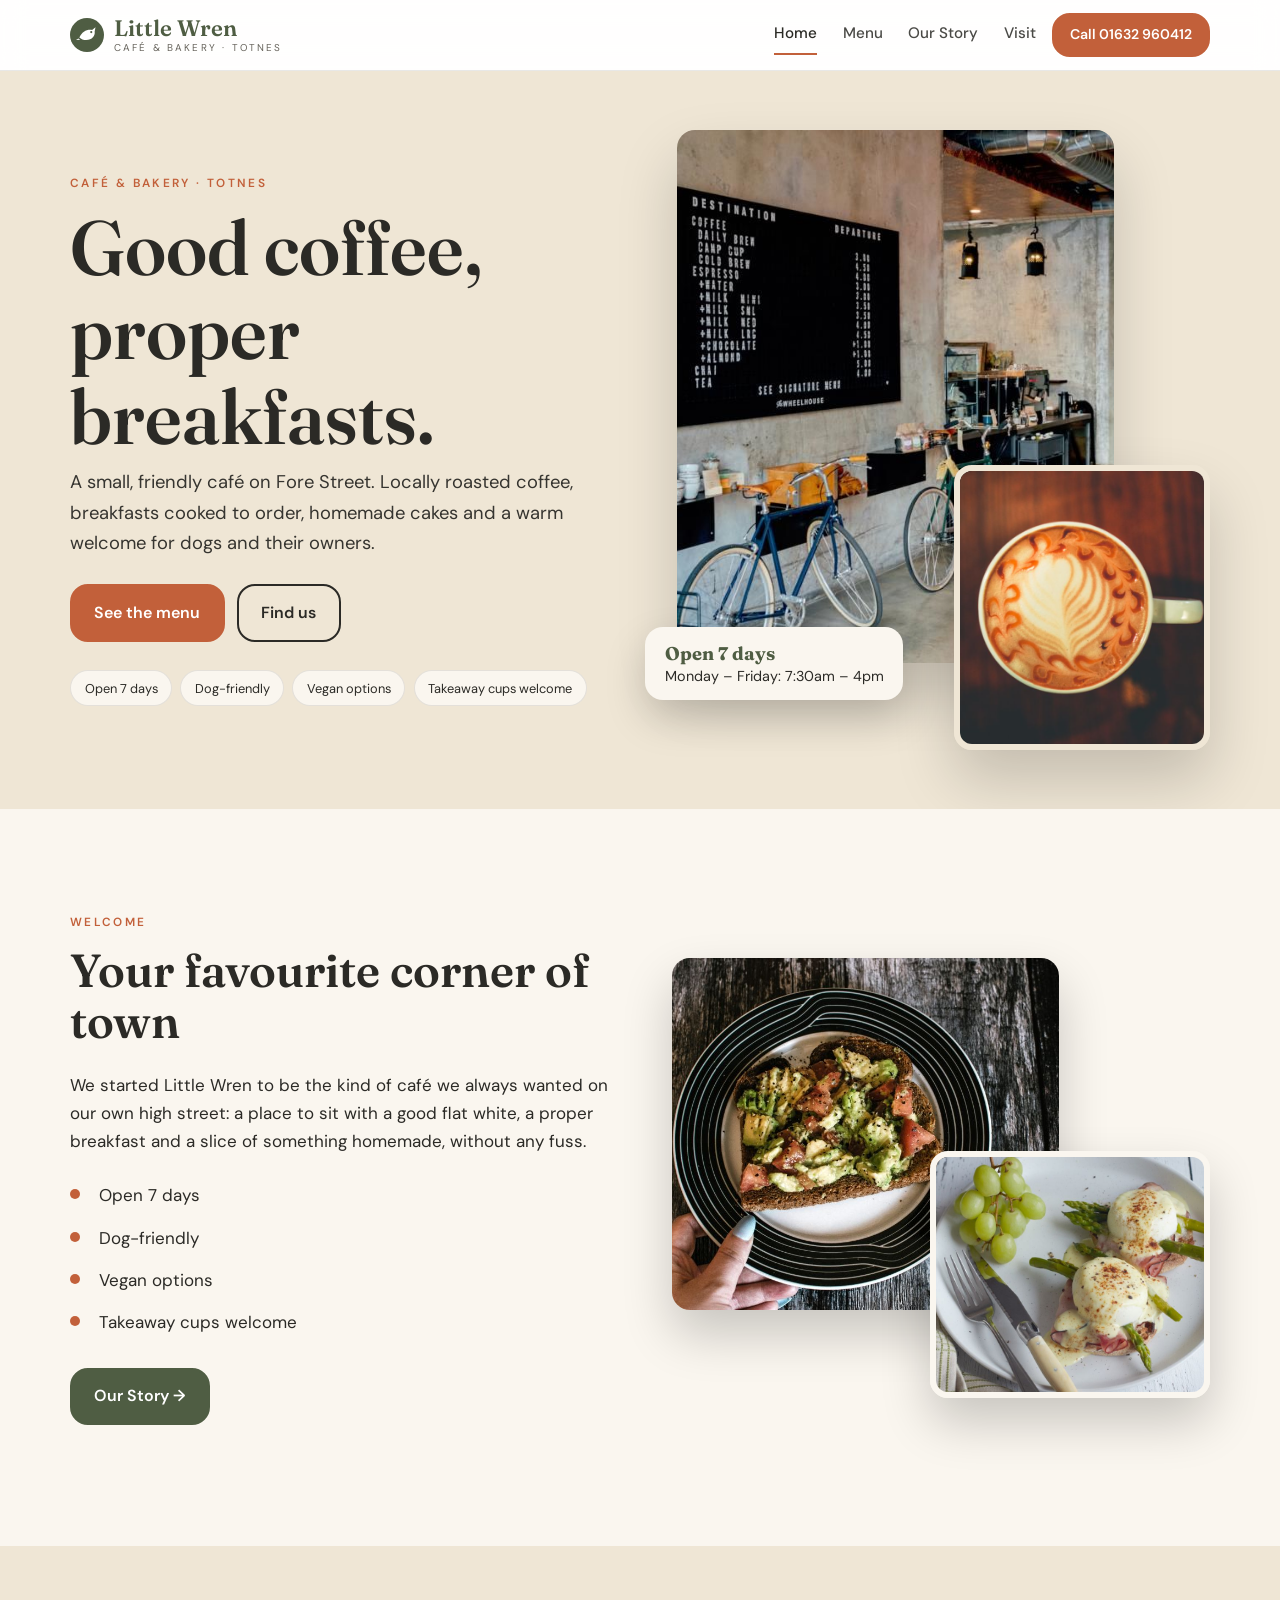
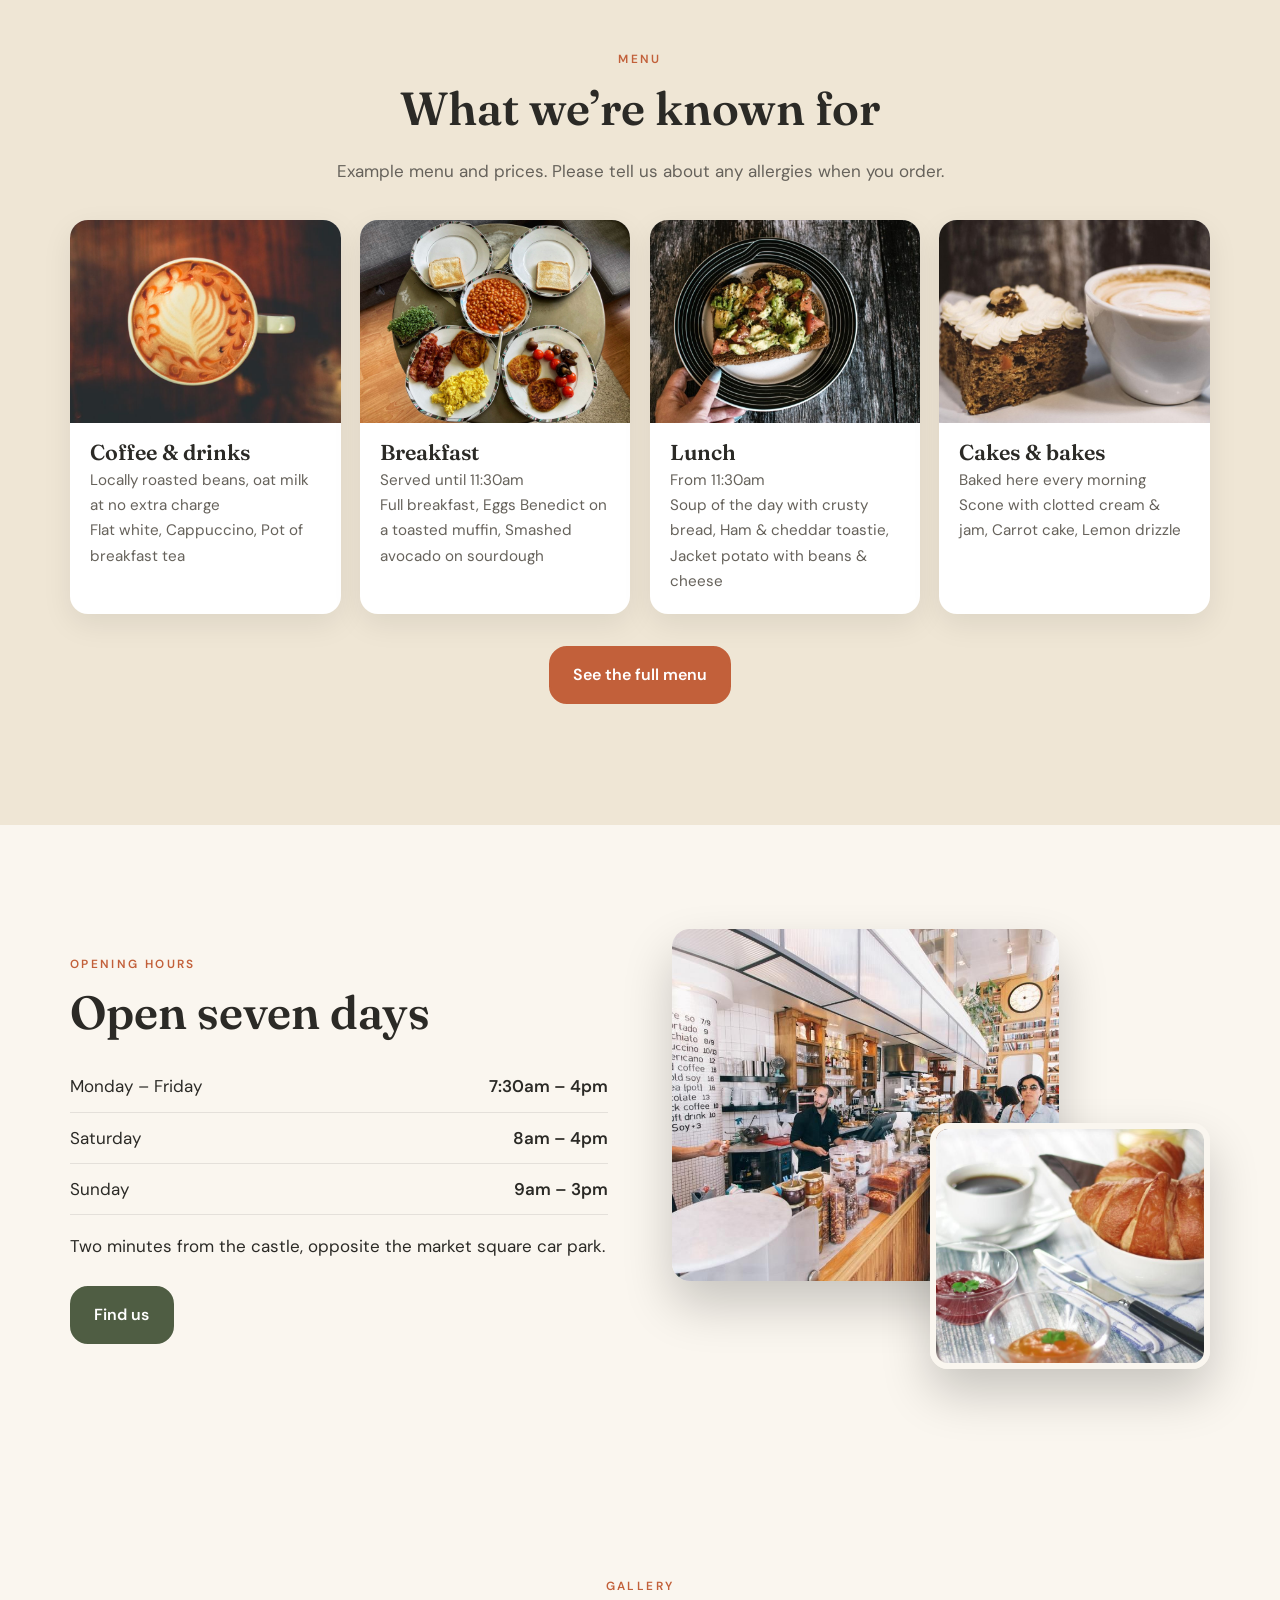
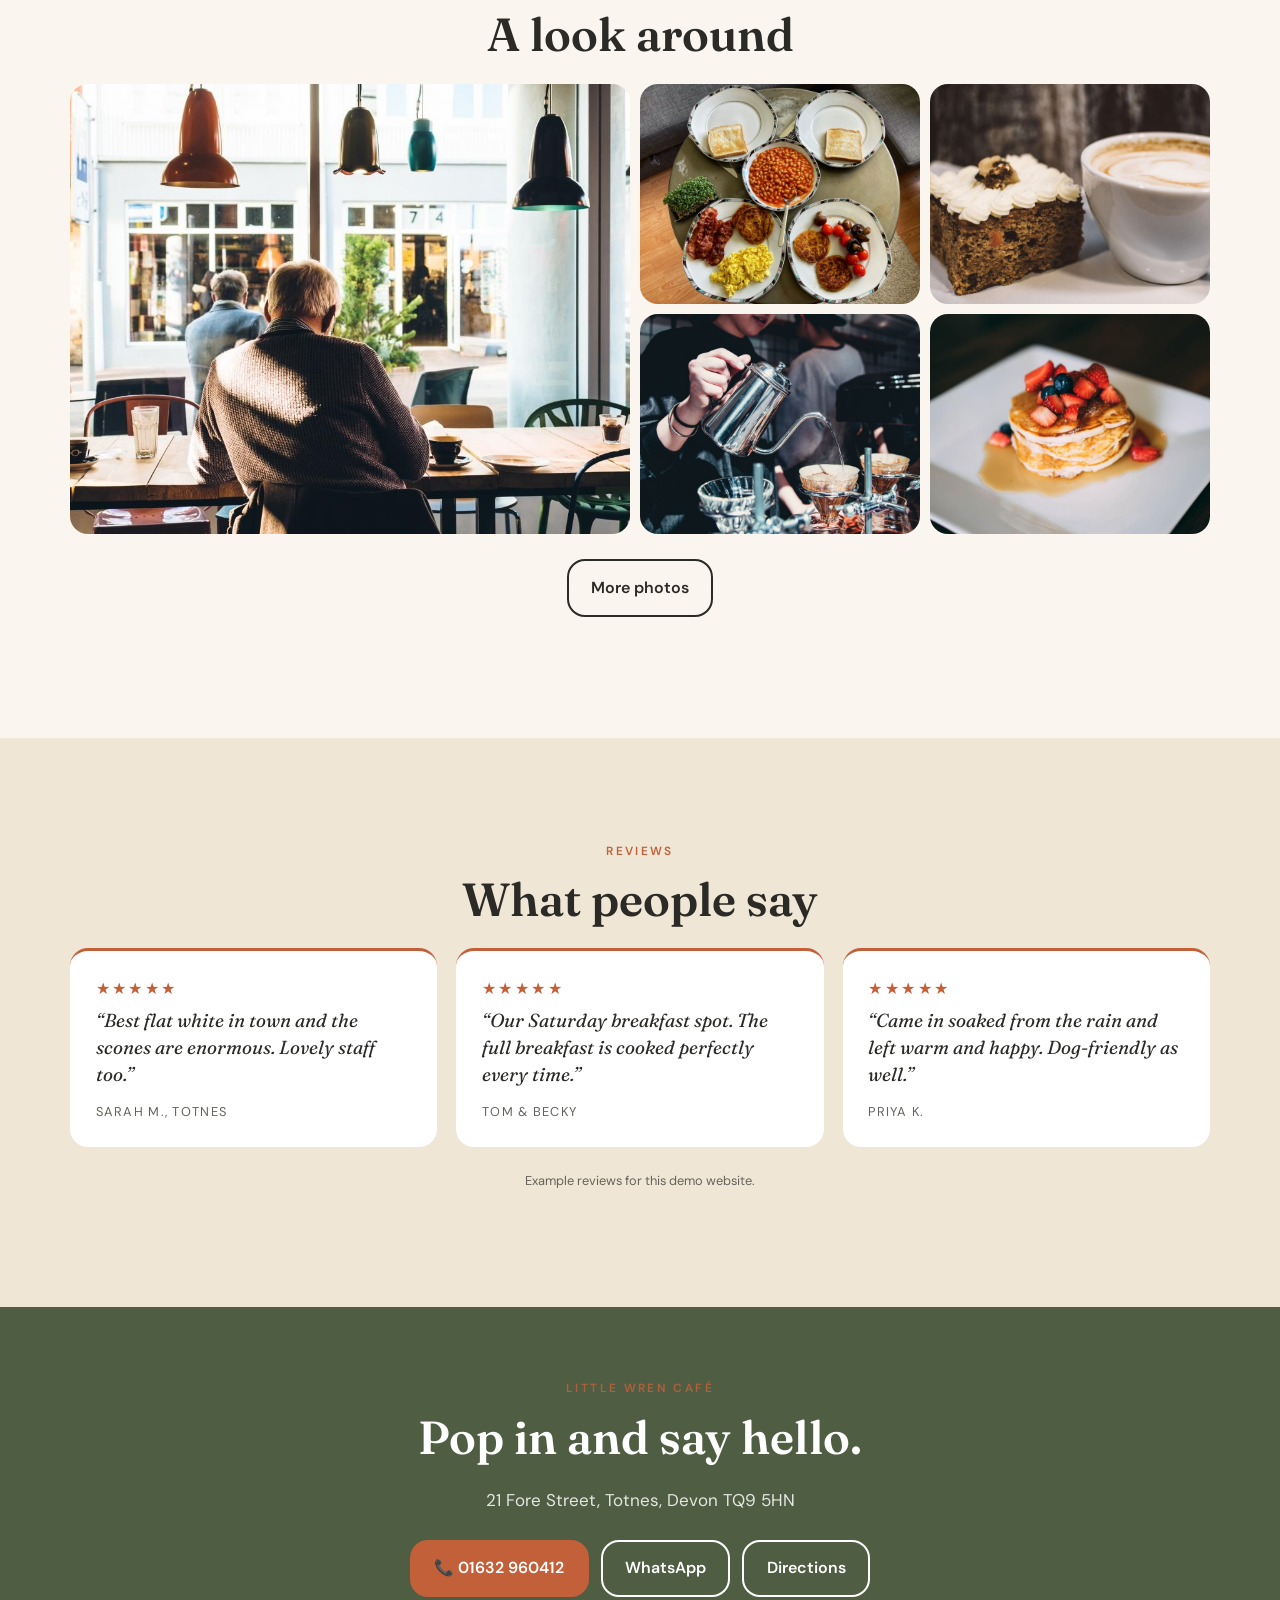
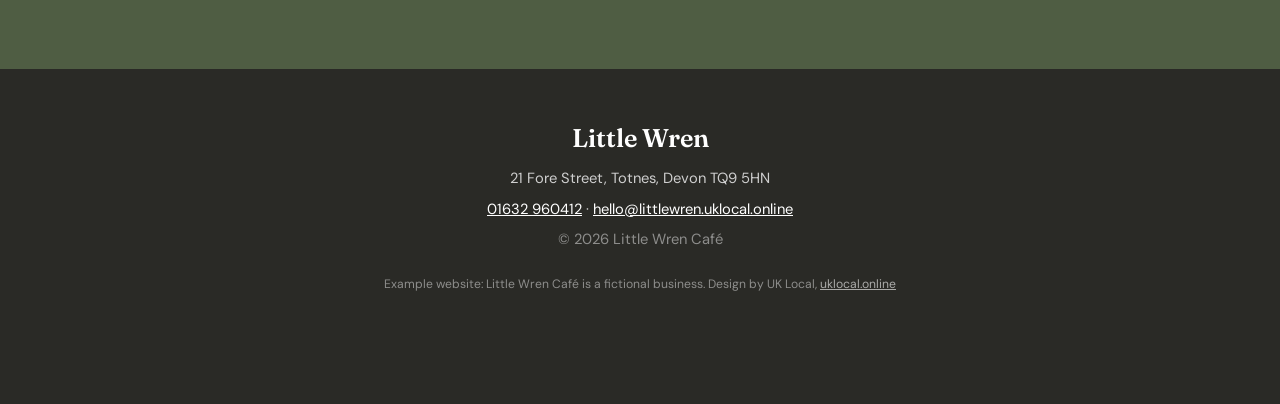
==== index.html @ 92252efa "Example website: Little Wren Café (UK example)" ====
<!doctype html><html lang="en-GB"><head><meta charset="utf-8"><meta name="viewport" content="width=device-width,initial-scale=1">
<title>Little Wren Café | Café &amp; bakery · Totnes</title><meta name="description" content="A small, friendly café on Fore Street. Locally roasted coffee, breakfasts cooked to order, homemade cakes and a warm welcome for dogs and their owners."><meta name="robots" content="noindex"><meta name="theme-color" content="#4f5d43">
<meta property="og:title" content="Little Wren Café"><meta property="og:description" content="A small, friendly café on Fore Street. Locally roasted coffee, breakfasts cooked to order, homemade cakes and a warm welcome for dogs and their owners."><meta property="og:image" content="https://littlewren.uklocal.online/assets/images/001.jpg">
<link rel="icon" href="data:image/svg+xml,%3Csvg%20viewBox%3D%220%200%2040%2040%22%20xmlns%3D%22http%3A//www.w3.org/2000/svg%22%3E%3Ccircle%20cx%3D%2220%22%20cy%3D%2220%22%20r%3D%2220%22%20fill%3D%22%234f5d43%22/%3E%3Cpath%20d%3D%22M11%2023c3-7%209-10%2015-9l4-3-1%205c1%205-3%2010-10%2010-3%200-6-1-8-3z%22%20fill%3D%22%23fff%22/%3E%3Ccircle%20cx%3D%2225%22%20cy%3D%2216.5%22%20r%3D%221.3%22%20fill%3D%22%234f5d43%22/%3E%3Cpath%20d%3D%22M10%2024l-3%202%205-.5%22%20fill%3D%22%23fff%22/%3E%3C/svg%3E">
<link rel="preconnect" href="https://fonts.googleapis.com"><link rel="preconnect" href="https://fonts.gstatic.com" crossorigin>
<link href="https://fonts.googleapis.com/css2?family=Fraunces:wght@400;600;700&family=DM+Sans:wght@400;500;600;700&display=swap" rel="stylesheet"><link rel="stylesheet" href="css/styles.css"></head><body class="">
<header class="nav"><div class="wrap nav-in"><a class="brand" href="index.html"><svg viewBox="0 0 40 40" aria-hidden="true"><circle cx="20" cy="20" r="20" fill="var(--a)"/><path d="M11 23c3-7 9-10 15-9l4-3-1 5c1 5-3 10-10 10-3 0-6-1-8-3z" fill="#fff"/><circle cx="25" cy="16.5" r="1.3" fill="var(--a)"/><path d="M10 24l-3 2 5-.5" fill="#fff"/></svg><span><b>Little Wren</b><small>Café &amp; bakery · Totnes</small></span></a>
<nav class="links" id="links"><a href="index.html" class=on>Home</a><a href="menu.html">Menu</a><a href="about.html">Our Story</a><a href="visit.html">Visit</a></nav><a class="btn sm" href="tel:+441632960412">Call 01632 960412</a><button class="burger" id="burger" aria-label="Menu"><span></span><span></span><span></span></button></div></header><main><section class="hero split"><div class="wrap grid2"><div class="hero-in rv"><p class="eyebrow">Café &amp; bakery · Totnes</p><h1>Good coffee,<br>proper breakfasts.</h1><p class="lead">A small, friendly café on Fore Street. Locally roasted coffee, breakfasts cooked to order, homemade cakes and a warm welcome for dogs and their owners.</p>
<div class="cta"><a class="btn" href="menu.html">See the menu</a><a class="btn ghost" href="visit.html">Find us</a></div><div class="badges"><span>Open 7 days</span><span>Dog-friendly</span><span>Vegan options</span><span>Takeaway cups welcome</span></div></div>
<div class="pic"><img class="p1" src="assets/images/001.jpg" alt="Our counter and chalkboard menu"><img class="p2" src="assets/images/015.jpg" alt="Latte art, every time"><div class="hcard"><b>Open 7 days</b>Monday – Friday: 7:30am – 4pm</div></div></div></section><section class="s"><div class="wrap two"><div class="rv"><p class="eyebrow">Welcome</p><h2>Your favourite corner of town</h2><p>We started Little Wren to be the kind of café we always wanted on our own high street: a place to sit with a good flat white, a proper breakfast and a slice of something homemade, without any fuss.</p><ul class="ticks"><li>Open 7 days</li><li>Dog-friendly</li><li>Vegan options</li><li>Takeaway cups welcome</li></ul><p style="margin-top:1.5rem"><a class="btn alt" href="about.html">Our Story →</a></p></div>
<figure class="stack rv"><img class="a1" src="assets/images/048.jpg" alt="Smashed avocado on sourdough" loading="lazy"><img class="a2" src="assets/images/059.jpg" alt="Eggs Benedict" loading="lazy"></figure></div></section><section class="s alt"><div class="wrap"><p class="eyebrow center">Menu</p><h2 class="center">What we’re known for</h2><p class="center sub">Example menu and prices. Please tell us about any allergies when you order.</p><div class="feats"><article class="feat rv"><img src="assets/images/015.jpg" alt="Coffee &amp; drinks" loading="lazy"><div><h3>Coffee &amp; drinks</h3><p>Locally roasted beans, oat milk at no extra charge</p><p>Flat white, Cappuccino, Pot of breakfast tea</p></div></article><article class="feat rv"><img src="assets/images/069.jpg" alt="Breakfast" loading="lazy"><div><h3>Breakfast</h3><p>Served until 11:30am</p><p>Full breakfast, Eggs Benedict on a toasted muffin, Smashed avocado on sourdough</p></div></article><article class="feat rv"><img src="assets/images/048.jpg" alt="Lunch" loading="lazy"><div><h3>Lunch</h3><p>From 11:30am</p><p>Soup of the day with crusty bread, Ham &amp; cheddar toastie, Jacket potato with beans &amp; cheese</p></div></article><article class="feat rv"><img src="assets/images/101.jpg" alt="Cakes &amp; bakes" loading="lazy"><div><h3>Cakes &amp; bakes</h3><p>Baked here every morning</p><p>Scone with clotted cream &amp; jam, Carrot cake, Lemon drizzle</p></div></article></div><p class="center" style="margin-top:2rem"><a class="btn" href="menu.html">See the full menu</a></p></div></section><section class="s"><div class="wrap two"><div class="rv"><p class="eyebrow">Opening hours</p><h2>Open seven days</h2><table class="hours"><tr><td>Monday – Friday</td><td>7:30am – 4pm</td></tr><tr><td>Saturday</td><td>8am – 4pm</td></tr><tr><td>Sunday</td><td>9am – 3pm</td></tr></table><p>Two minutes from the castle, opposite the market square car park.</p><div class="cta"><a class="btn alt" href="visit.html">Find us</a></div></div><figure class="stack rv"><img class="a1" src="assets/images/149.jpg" alt="A busy Saturday at the counter" loading="lazy"><img class="a2" src="assets/images/072.jpg" alt="Croissants and jam" loading="lazy"></figure></div></section><section class="s"><div class="wrap"><p class="eyebrow center">Gallery</p><h2 class="center">A look around</h2><div class="strip rv"><a href="assets/images/139.jpg" data-lb="Window seats on a slow morning"><img src="assets/images/139.jpg" alt="Window seats on a slow morning" loading="lazy"></a><a href="assets/images/069.jpg" data-lb="The full plate"><img src="assets/images/069.jpg" alt="The full plate" loading="lazy"></a><a href="assets/images/101.jpg" data-lb="Carrot cake and a flat white"><img src="assets/images/101.jpg" alt="Carrot cake and a flat white" loading="lazy"></a><a href="assets/images/035.jpg" data-lb="Pour-over, brewed to order"><img src="assets/images/035.jpg" alt="Pour-over, brewed to order" loading="lazy"></a><a href="assets/images/126.jpg" data-lb="Pancakes with strawberries"><img src="assets/images/126.jpg" alt="Pancakes with strawberries" loading="lazy"></a></div><p class="center" style="margin-top:1.6rem"><a class="btn ghost" href="about.html#gallery">More photos</a></div></section><section class="s alt"><div class="wrap"><p class="eyebrow center">Reviews</p><h2 class="center">What people say</h2><div class="quotes"><blockquote class="rv"><span class="stars">★★★★★</span>“Best flat white in town and the scones are enormous. Lovely staff too.”<cite>Sarah M., Totnes</cite></blockquote><blockquote class="rv"><span class="stars">★★★★★</span>“Our Saturday breakfast spot. The full breakfast is cooked perfectly every time.”<cite>Tom &amp; Becky</cite></blockquote><blockquote class="rv"><span class="stars">★★★★★</span>“Came in soaked from the rain and left warm and happy. Dog-friendly as well.”<cite>Priya K.</cite></blockquote></div><p class="exnote">Example reviews for this demo website.</p></div></section><section class="band"><div class="wrap rv"><p class="eyebrow" style="color:var(--b)">Little Wren Café</p><h2>Pop in and say hello.</h2><p>21 Fore Street, Totnes, Devon TQ9 5HN</p>
<div class="cta"><a class="btn" href="tel:+441632960412">📞 01632 960412</a><a class="btn ghost" style="color:#fff" href="https://wa.me/447700900412">WhatsApp</a><a class="btn ghost" style="color:#fff" href="https://www.google.com/maps/search/?api=1&query=Fore+Street%2C+Totnes%2C+Devon">Directions</a></div></div></section></main>
<footer class="foot"><div class="wrap"><b>Little Wren</b><p>21 Fore Street, Totnes, Devon TQ9 5HN</p>
<p><a href="tel:+441632960412">01632 960412</a> · <a href="mailto:hello@littlewren.uklocal.online">hello@littlewren.uklocal.online</a></p><p style="opacity:.6">© 2026 Little Wren Café</p>
<p class="ex">Example website: Little Wren Café is a fictional business. Design by UK Local, <a href="https://uklocal.online/">uklocal.online</a></p></div></footer>
<div class="mbar"><a class="call" href="tel:+441632960412">📞 Call</a><a href="https://wa.me/447700900412">💬 WhatsApp</a><a href="https://www.google.com/maps/search/?api=1&query=Fore+Street%2C+Totnes%2C+Devon">📍 Map</a></div>
<div class="lb" id="lb"><button aria-label="Close">×</button><img alt=""><p></p></div><script src="js/main.js"></script></body></html>
---- css/styles.css ----
:root{--bg:#faf6ef;--fg:#2b2a26;--a:#4f5d43;--b:#c2603a;--c:#efe6d5;--r:18px;--f1:'Fraunces',Georgia,serif;--f2:'DM Sans',system-ui,sans-serif;--mut:#66625b;--card:#fff;--line:rgba(0,0,0,.09)}
*{box-sizing:border-box}html{scroll-behavior:smooth}body{margin:0;background:var(--bg);color:var(--fg);font-family:var(--f2);line-height:1.65;-webkit-font-smoothing:antialiased;font-size:17px}
img{max-width:100%;display:block}a{color:inherit}.wrap{width:min(100% - 2.5rem,1140px);margin:auto}
h1,h2,h3{font-family:var(--f1);line-height:1.1;margin:0 0 .5em;font-weight:600;}h2{font-size:clamp(1.9rem,4vw,2.9rem)}h3{font-size:1.35rem}
.eyebrow{text-transform:uppercase;letter-spacing:.2em;font-size:.74rem;font-weight:600;color:var(--b);margin:0 0 .8rem}.center{text-align:center}.sub{color:var(--mut);max-width:640px}.center.sub{margin:0 auto 2.2rem}
.topstrip{background:var(--b);color:#fff;text-align:center;font-weight:600;font-size:.9rem;padding:.45rem 1rem}.topstrip a{color:#fff}
.nav{position:sticky;top:0;z-index:40;background:rgba(255,255,255,.9);backdrop-filter:blur(12px);-webkit-backdrop-filter:blur(12px);border-bottom:1px solid var(--line)}.nav-in{display:flex;align-items:center;gap:1rem;height:70px}
.brand{text-decoration:none;display:flex;align-items:center;gap:.6rem;margin-right:auto}.brand svg{width:34px;height:34px;flex:none}.brand span{display:flex;flex-direction:column;line-height:1}.brand b{font-family:var(--f1);font-size:1.4rem;color:var(--a);font-weight:600;}.brand small{font-size:.62rem;letter-spacing:.22em;text-transform:uppercase;color:var(--mut);margin-top:4px}
.links{display:flex;gap:1.6rem}.links a{text-decoration:none;font-weight:500;font-size:.95rem;opacity:.85;padding:6px 0;border-bottom:2px solid transparent}.links a:hover,.links a.on{opacity:1;border-color:var(--b)}
.btn{display:inline-flex;align-items:center;gap:.45rem;text-decoration:none;font-weight:600;padding:.85rem 1.4rem;border-radius:var(--r);background:var(--b);color:#fff;border:2px solid var(--b);transition:.25s;font-family:var(--f2);font-size:1rem}.btn:hover{transform:translateY(-2px);filter:brightness(1.07)}.btn.ghost{background:transparent;color:inherit;border-color:currentColor}.btn.sm{padding:.55rem 1rem;font-size:.88rem}.btn.alt{background:var(--a);border-color:var(--a);color:#fff}
.burger{display:none;background:none;border:0;width:42px;height:42px;cursor:pointer;color:inherit;padding:0}.burger span{display:block;height:2px;background:currentColor;margin:7px 8px;transition:.3s}
@media(max-width:860px){.links{position:fixed;inset:70px 0 auto 0;flex-direction:column;gap:0;background:var(--bg);padding:.5rem 1.25rem 1.25rem;transform:translateY(-150%);transition:.35s;box-shadow:0 20px 40px rgba(0,0,0,.2)}.links.open{transform:none}.links a{padding:14px 0;border-bottom:1px solid var(--line);font-size:1.05rem}.burger{display:block}.nav .btn.sm{display:none}}
.hero{position:relative;color:#fff;overflow:hidden}.hero .bgimg{position:absolute;inset:0;width:100%;height:100%;object-fit:cover;animation:kb 18s ease-out both}@keyframes kb{from{transform:scale(1.12)}to{transform:scale(1)}}
.hero .shade{position:absolute;inset:0;background:linear-gradient(180deg,rgba(0,0,0,.25) 0%,rgba(0,0,0,.4) 45%,rgba(0,0,0,.86) 100%)}.hero-in{position:relative;max-width:760px}
.hero.full{min-height:clamp(580px,90vh,860px);display:flex;align-items:flex-end}.hero.full .hero-in{padding:clamp(7rem,22vh,12rem) 0 4.5rem}
.hero h1{font-size:clamp(2.5rem,7vw,4.8rem);margin-bottom:.5rem}.hero h1 em{font-style:normal;color:var(--b)}.hero .lead{font-size:1.15rem;opacity:.94;max-width:600px;margin:0}
.cta{display:flex;flex-wrap:wrap;gap:.75rem;margin-top:1.6rem}.badges{display:flex;flex-wrap:wrap;gap:.5rem;margin-top:1.8rem}.badges span{font-size:.8rem;padding:.4rem .85rem;border-radius:99px;background:rgba(255,255,255,.14);border:1px solid rgba(255,255,255,.3);backdrop-filter:blur(6px)}
.hero.split{color:var(--fg);background:var(--c)}.hero.split .grid2{display:grid;grid-template-columns:1.05fr 1fr;align-items:center;gap:3rem;min-height:clamp(560px,82vh,760px);padding:3rem 0}.hero.split .badges span{background:var(--bg);border-color:var(--line);color:var(--fg)}.hero.split h1 em{color:var(--b)}
.hero.split .pic{position:relative;height:clamp(420px,70vh,620px)}.hero.split .pic img{position:absolute;object-fit:cover;border-radius:var(--r);box-shadow:0 30px 60px rgba(0,0,0,.18)}.hero.split .pic .p1{top:0;left:0;width:82%;height:86%}.hero.split .pic .p2{right:0;bottom:0;width:48%;height:46%;border:6px solid var(--c)}
.hcard{position:absolute;left:-6%;bottom:8%;background:var(--bg);color:var(--fg);border-radius:var(--r);padding:.9rem 1.2rem;box-shadow:0 18px 40px rgba(0,0,0,.18);font-size:.9rem;line-height:1.35}.hcard b{display:block;font-family:var(--f1);font-size:1.15rem;color:var(--a)}
.hero.block{background:var(--a)}.hero.block .grid2{display:grid;grid-template-columns:1.1fr 1fr;min-height:clamp(560px,80vh,760px)}.hero.block .hero-in{padding:4rem clamp(1.25rem,5vw,4.5rem) 4rem max(1.25rem,calc((100vw - 1140px)/2));align-self:center;max-width:none}.hero.block .pic{position:relative;min-height:340px}.hero.block .pic img{position:absolute;inset:0;width:100%;height:100%;object-fit:cover}.hero.block .pic .tag{position:absolute;left:1.2rem;bottom:1.2rem;background:var(--b);color:#fff;font-weight:700;padding:.6rem 1rem;border-radius:var(--r);font-size:.95rem}
.hero.block h1{font-size:clamp(2.6rem,6.5vw,4.9rem);line-height:1}
@media(max-width:860px){.hero.split .grid2{grid-template-columns:1fr;gap:2rem;min-height:0;padding:2rem 0 3rem}.hero.split .pic{height:360px;order:-1}.hcard{left:auto;right:4%;bottom:-4%}.hero.block .grid2{grid-template-columns:1fr}.hero.block .pic{order:-1;min-height:260px}.hero.block .hero-in{padding:2.5rem 1.25rem 3rem}}
section.s{padding:clamp(4rem,9vw,6.5rem) 0}.alt{background:var(--c)}.two{display:grid;grid-template-columns:1fr 1fr;gap:clamp(2rem,5vw,4.5rem);align-items:center}
@media(max-width:860px){.two{grid-template-columns:1fr}}
.stack{position:relative;min-height:440px;margin:0}.stack img{position:absolute;object-fit:cover;border-radius:var(--r);box-shadow:0 24px 50px rgba(0,0,0,.2)}.stack .a1{left:0;top:0;width:72%;height:80%}.stack .a2{right:0;bottom:0;width:52%;height:56%;border:6px solid var(--bg)}
.ticks{list-style:none;padding:0;margin:1.2rem 0 0}.ticks li{padding:.45rem 0 .45rem 1.8rem;position:relative}.ticks li:before{content:'';position:absolute;left:0;top:.95rem;width:10px;height:10px;border-radius:50%;background:var(--b)}
.feats{display:grid;grid-template-columns:repeat(auto-fit,minmax(240px,1fr));gap:1.2rem}.feat{background:var(--card);border-radius:var(--r);overflow:hidden;box-shadow:0 10px 30px rgba(0,0,0,.08);transition:.3s}.feat:hover{transform:translateY(-5px)}.feat img{width:100%;aspect-ratio:4/3;object-fit:cover}.feat div{padding:1.1rem 1.25rem 1.3rem}.feat p{margin:0;color:var(--mut);font-size:.95rem}.feat h3{margin-bottom:.25rem}.feat .price{display:inline-block;margin-top:.7rem;font-weight:700;color:var(--b);font-size:.95rem}
.feats.ov .feat{position:relative;aspect-ratio:3/4;box-shadow:none}.feats.ov .feat img{position:absolute;inset:0;height:100%;aspect-ratio:auto}.feats.ov .feat div{position:absolute;inset:auto 0 0 0;padding:4rem 1.3rem 1.3rem;background:linear-gradient(transparent,rgba(0,0,0,.9));color:#fff}.feats.ov .feat p{color:#ddd}@media(max-width:860px){.feats.ov .feat{aspect-ratio:4/3}}
.strip{display:grid;grid-template-columns:2fr 1fr 1fr;grid-auto-rows:220px;gap:10px}.strip a:first-child{grid-row:span 2}.strip img{width:100%;height:100%;object-fit:cover;transition:.4s}.strip a{overflow:hidden;border-radius:var(--r)}.strip a:hover img{transform:scale(1.06)}@media(max-width:700px){.strip{grid-template-columns:1fr 1fr;grid-auto-rows:150px}}
.quotes{display:grid;grid-template-columns:repeat(auto-fit,minmax(260px,1fr));gap:1.2rem}.quotes blockquote{margin:0;padding:1.6rem;background:var(--card);border-radius:var(--r);border-top:3px solid var(--b);font-family:var(--f1);font-size:1.18rem;line-height:1.45;font-style:italic}.quotes .stars{color:var(--b);letter-spacing:.15em;font-style:normal;font-size:1rem;display:block;margin-bottom:.4rem}.quotes cite{display:block;margin-top:.9rem;font-family:var(--f2);font-style:normal;font-size:.8rem;color:var(--mut);letter-spacing:.1em;text-transform:uppercase}
.exnote{font-size:.8rem;color:var(--mut);text-align:center;margin-top:1.4rem}
.band{background:var(--a);color:#fff;text-align:center;padding:4.5rem 0}.band h2{color:#fff}.band p{opacity:.85}.band .cta{justify-content:center}
.phero{position:relative;color:#fff;padding:9rem 0 3.5rem;overflow:hidden}.phero img{position:absolute;inset:0;width:100%;height:100%;object-fit:cover}.phero .shade{position:absolute;inset:0;background:linear-gradient(180deg,rgba(0,0,0,.3),rgba(0,0,0,.8))}.phero .wrap{position:relative}.phero h1{font-size:clamp(2.3rem,6vw,3.9rem)}.phero p{opacity:.88;margin:0}
.menu{display:grid;grid-template-columns:repeat(auto-fit,minmax(320px,1fr));gap:1.4rem}.mcard{background:var(--card);padding:1.8rem;border-radius:var(--r);box-shadow:0 8px 24px rgba(0,0,0,.06);border-left:4px solid var(--b)}.mcard h3{margin:0}.mcard .mnote{color:var(--mut);font-size:.9rem;margin:.1rem 0 .9rem}.mcard ul{list-style:none;padding:0;margin:0}.mcard li{display:flex;align-items:baseline;gap:.6rem;padding:.6rem 0;border-bottom:1px dashed var(--line)}.mcard li:last-child{border:0}.mcard li span{flex:1}.mcard li b{white-space:nowrap;color:var(--b);font-weight:700}
.note{font-size:.9rem;color:var(--mut);text-align:center;margin-top:2rem}
.events{display:grid;grid-template-columns:repeat(auto-fit,minmax(220px,1fr));gap:1rem}.ev{border:1px solid var(--line);border-radius:var(--r);padding:1.4rem;background:var(--card)}.ev b{display:block;font-family:var(--f1);font-size:1.5rem;color:var(--b);font-weight:400}.ev span{color:var(--fg);opacity:.85}
.svcs{display:grid;grid-template-columns:repeat(auto-fit,minmax(300px,1fr));gap:1.2rem}.svc{display:grid;grid-template-columns:120px 1fr;background:#fff;border:1px solid var(--line);border-radius:var(--r);overflow:hidden;box-shadow:0 6px 18px rgba(15,27,45,.06);transition:.25s}.svc:hover{transform:translateY(-4px);box-shadow:0 14px 30px rgba(15,27,45,.12)}.svc img{width:100%;height:100%;object-fit:cover}.svc div{padding:1.1rem 1.2rem}.svc h3{margin:0 0 .2rem;font-size:1.45rem}.svc p{margin:0;color:var(--mut);font-size:.95rem;line-height:1.45}.svc .price{display:inline-block;margin-top:.6rem;background:var(--c);color:var(--a);font-weight:700;font-size:.85rem;padding:.25rem .7rem;border-radius:99px}
.svcs.big .svc{grid-template-columns:1fr}.svcs.big .svc img{aspect-ratio:16/9;height:auto}
.steps{display:grid;grid-template-columns:repeat(3,1fr);gap:1.2rem;counter-reset:s}.step{background:#fff;border-radius:var(--r);padding:1.6rem;border-top:4px solid var(--b);box-shadow:0 6px 18px rgba(15,27,45,.06)}.step:before{counter-increment:s;content:counter(s);display:grid;place-items:center;width:44px;height:44px;border-radius:50%;background:var(--a);color:#fff;font-family:var(--f1);font-size:1.4rem;font-weight:700;margin-bottom:.8rem}.step h3{margin:0 0 .3rem}.step p{margin:0;color:var(--mut)}@media(max-width:860px){.steps{grid-template-columns:1fr}}
.chips{display:flex;flex-wrap:wrap;gap:.5rem;margin:1.2rem 0}.chips span{background:#fff;border:1px solid var(--line);border-radius:99px;padding:.4rem .9rem;font-weight:500;font-size:.92rem}
.gal{columns:3 260px;column-gap:10px}.gal a{display:block;margin-bottom:10px;border-radius:var(--r);overflow:hidden;break-inside:avoid}.gal img{width:100%;transition:.4s}.gal a:hover img{transform:scale(1.04)}
.lb{position:fixed;inset:0;background:rgba(0,0,0,.92);display:none;align-items:center;justify-content:center;z-index:99;padding:1rem}.lb.on{display:flex}.lb img{max-height:86vh;max-width:94vw;border-radius:6px}.lb p{position:absolute;bottom:1.2rem;color:#fff;width:100%;text-align:center;margin:0}.lb button{position:absolute;top:1rem;right:1rem;background:none;border:0;color:#fff;font-size:2.2rem;cursor:pointer}
dl.info{display:grid;grid-template-columns:auto 1fr;gap:.75rem 1.4rem;margin:1.4rem 0}dl.info dt{font-weight:700;color:var(--b);text-transform:uppercase;font-size:.75rem;letter-spacing:.15em;padding-top:.3rem}dl.info dd{margin:0}dl.info a{color:inherit;font-weight:600}
.hours{width:100%;border-collapse:collapse;margin:1rem 0}.hours td{padding:.7rem 0;border-bottom:1px solid var(--line)}.hours td:last-child{text-align:right;font-weight:600}
.map iframe{width:100%;height:440px;border:0;border-radius:var(--r);filter:none}
.foot{background:#2a2a26;color:#cfcfcf;padding:3rem 0 6.5rem;text-align:center;font-size:.92rem}.foot b{font-family:var(--f1);font-size:1.6rem;color:#fff;font-weight:600;}.foot a{color:#fff}.foot p{margin:.4rem 0}.foot .ex{margin-top:1.4rem;font-size:.76rem;opacity:.6}
.mbar{position:fixed;left:0;right:0;bottom:0;display:none;z-index:50;background:var(--a);box-shadow:0 -6px 20px rgba(0,0,0,.2);padding-bottom:env(safe-area-inset-bottom)}.mbar a{flex:1;text-align:center;color:#fff;text-decoration:none;font-weight:600;padding:14px 4px;font-size:.95rem}.mbar a.call{background:var(--b);color:#fff}.mbar a+a{border-left:1px solid rgba(255,255,255,.18)}@media(max-width:860px){.mbar{display:flex}}
.rv{opacity:0;transform:translateY(26px);transition:opacity .8s ease,transform .8s ease}.rv.in{opacity:1;transform:none}
@media(prefers-reduced-motion:reduce){.rv{opacity:1;transform:none;transition:none}.hero .bgimg{animation:none}}
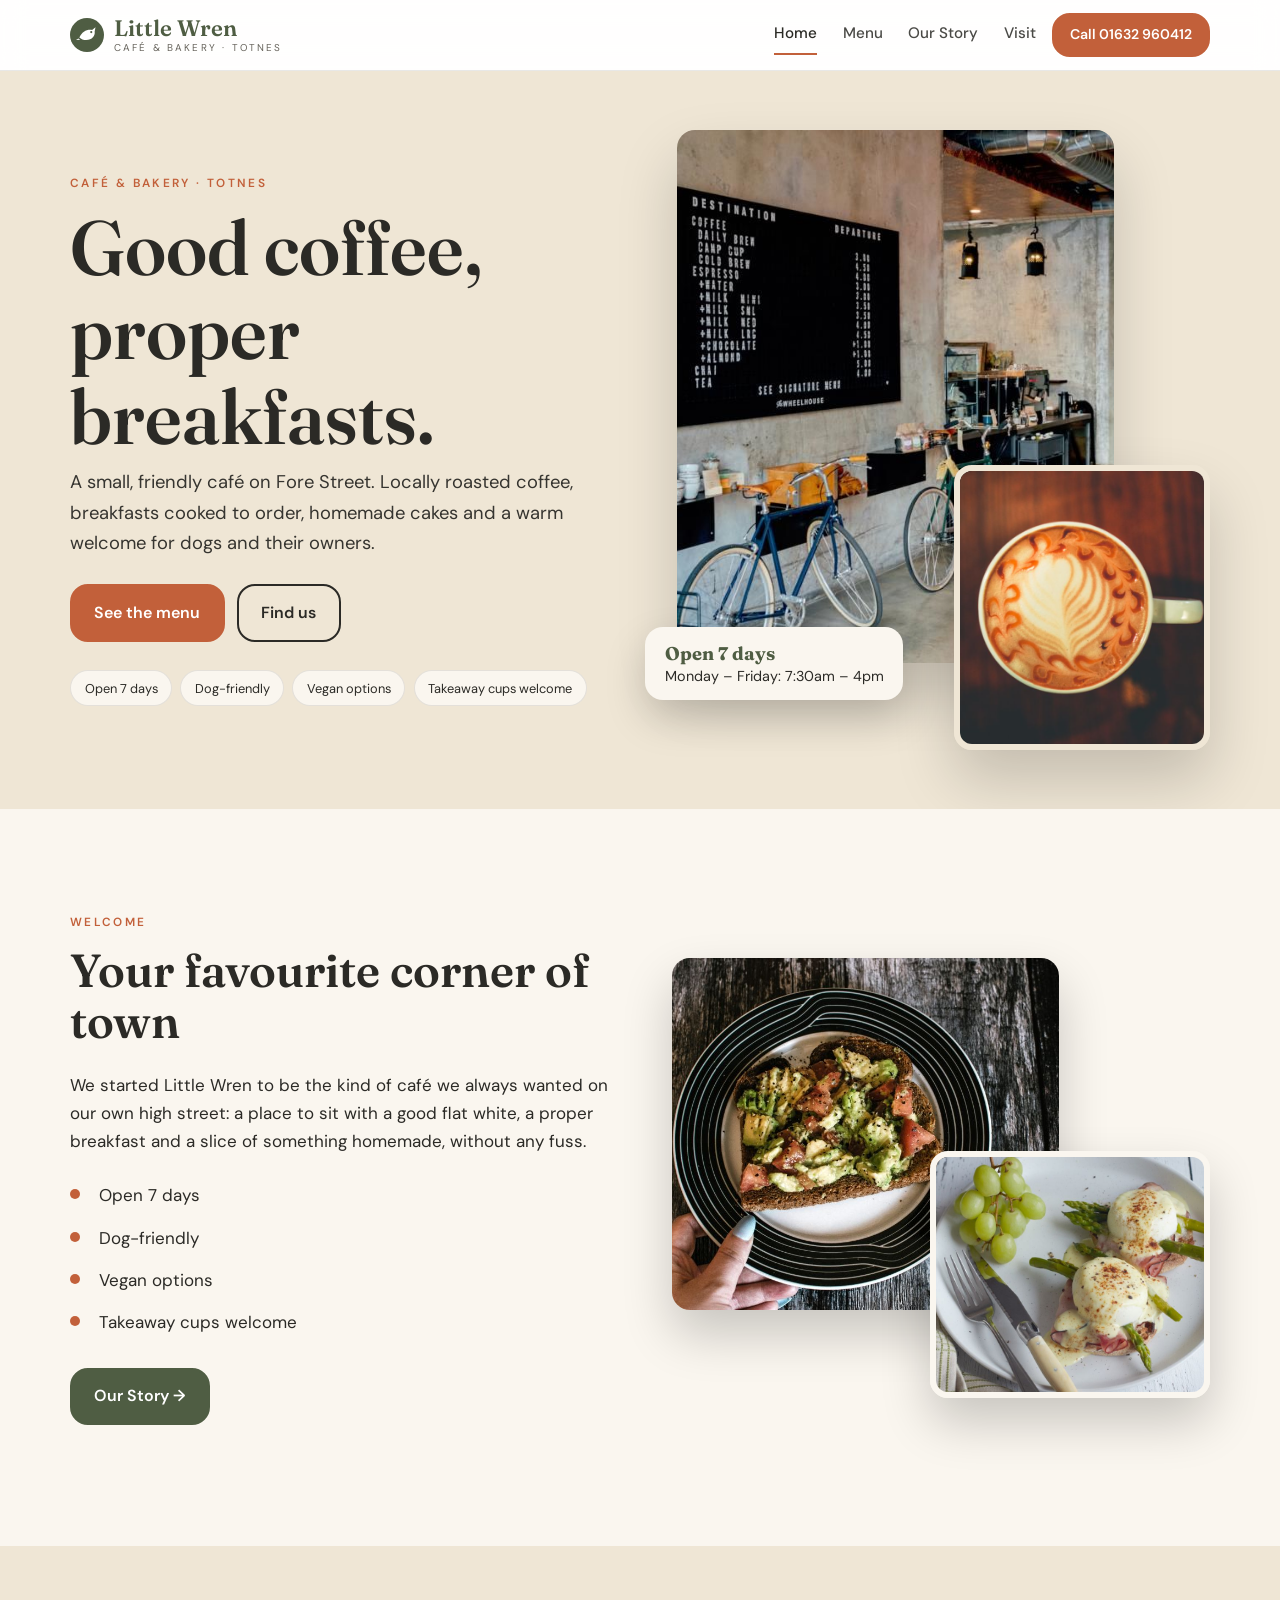
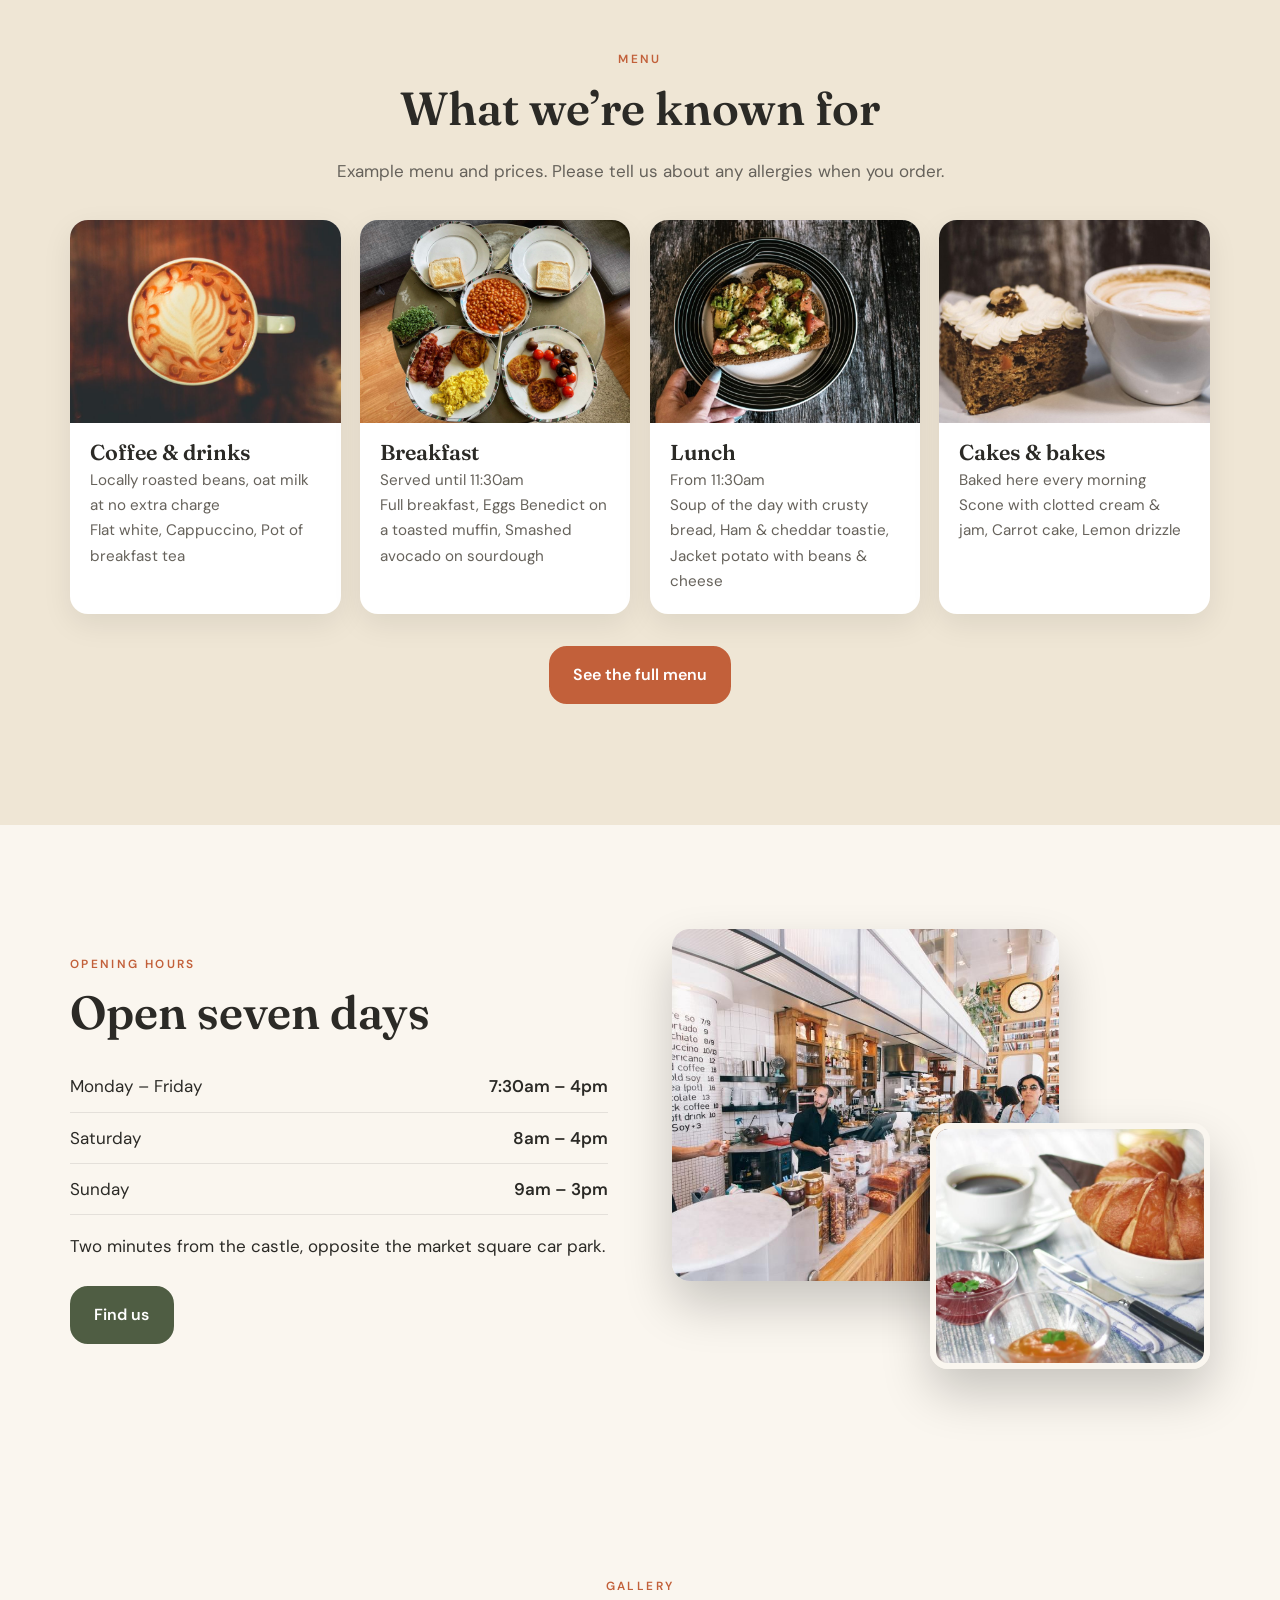
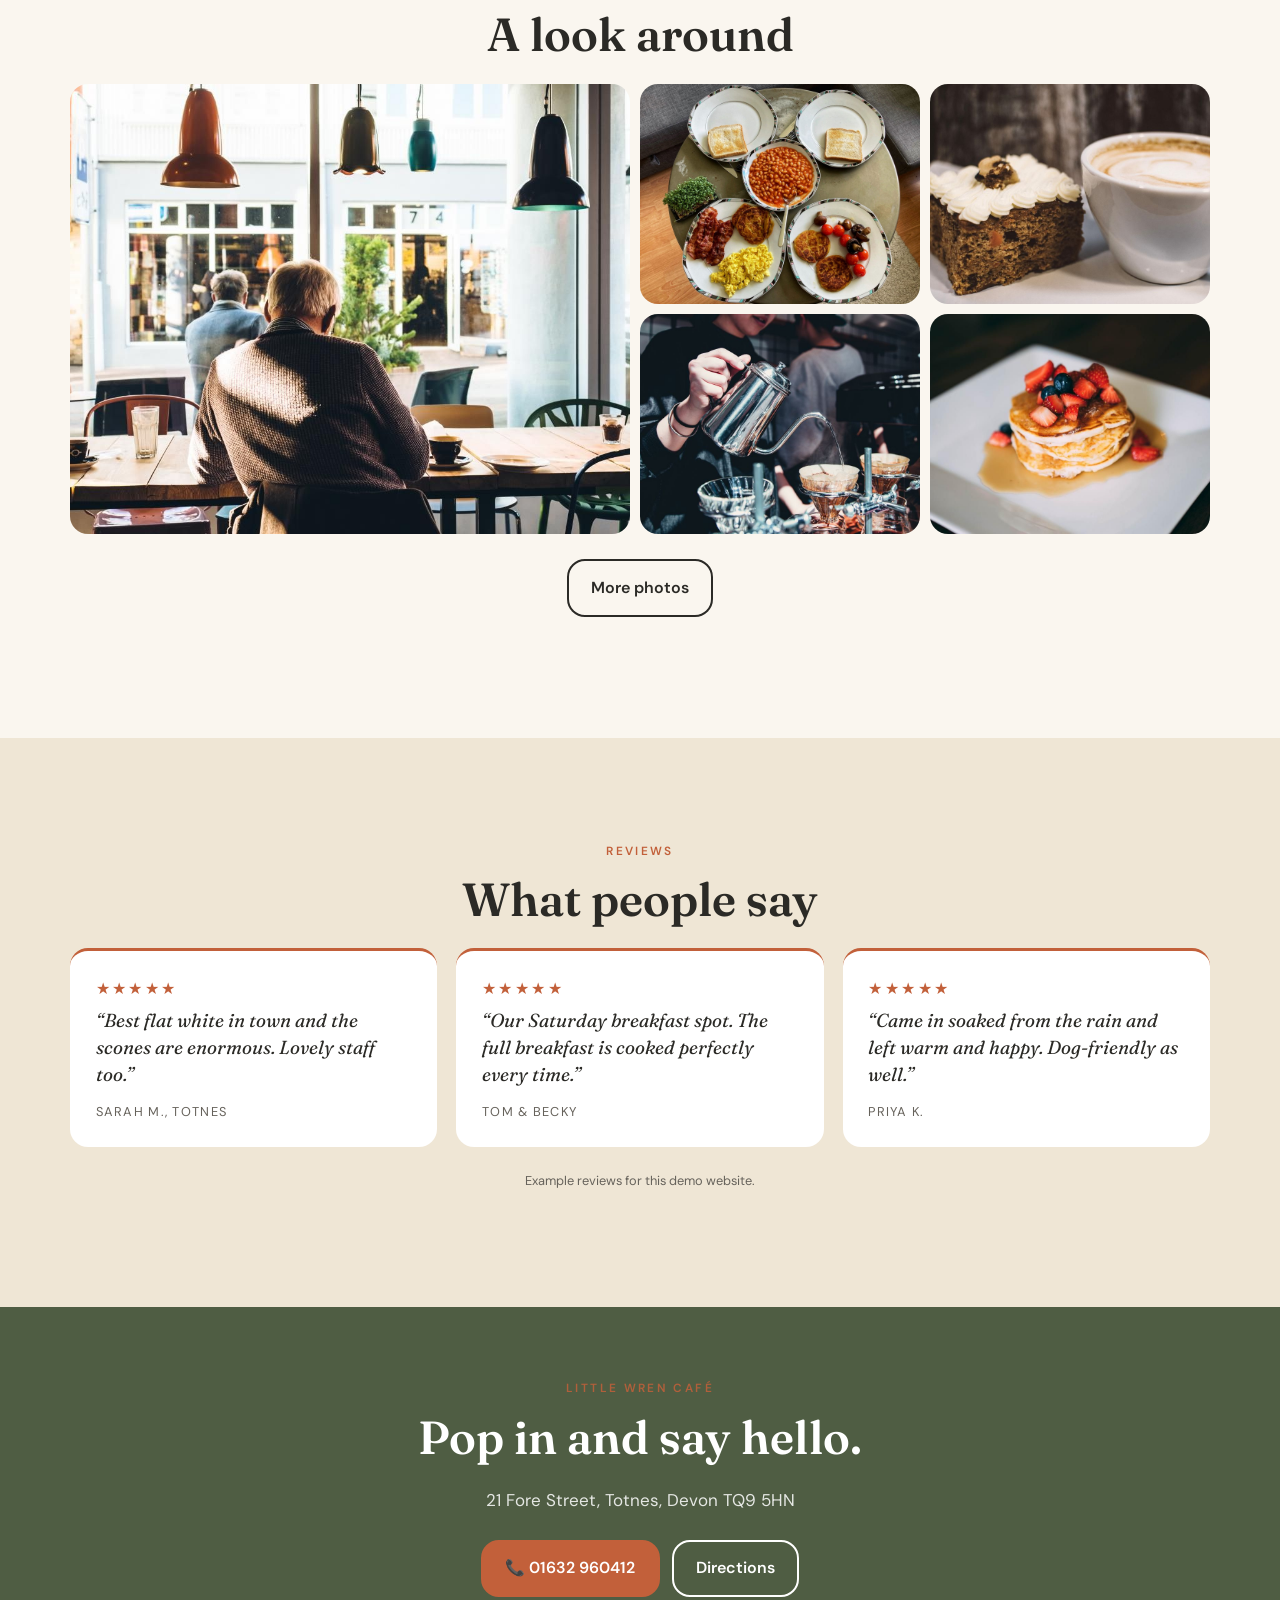
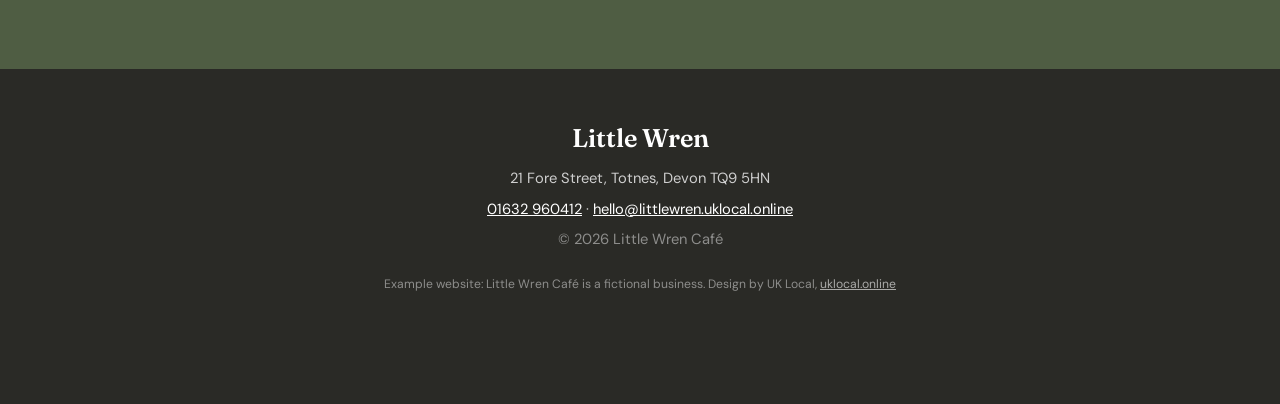
==== commit e0148bb5: "Remove WhatsApp buttons (UK/AU examples are email-only); mobile bar now Call / Email / Map" ====
--- a/index.html
+++ b/index.html
@@ -9,9 +9,9 @@
 <div class="cta"><a class="btn" href="menu.html">See the menu</a><a class="btn ghost" href="visit.html">Find us</a></div><div class="badges"><span>Open 7 days</span><span>Dog-friendly</span><span>Vegan options</span><span>Takeaway cups welcome</span></div></div>
 <div class="pic"><img class="p1" src="assets/images/001.jpg" alt="Our counter and chalkboard menu"><img class="p2" src="assets/images/015.jpg" alt="Latte art, every time"><div class="hcard"><b>Open 7 days</b>Monday – Friday: 7:30am – 4pm</div></div></div></section><section class="s"><div class="wrap two"><div class="rv"><p class="eyebrow">Welcome</p><h2>Your favourite corner of town</h2><p>We started Little Wren to be the kind of café we always wanted on our own high street: a place to sit with a good flat white, a proper breakfast and a slice of something homemade, without any fuss.</p><ul class="ticks"><li>Open 7 days</li><li>Dog-friendly</li><li>Vegan options</li><li>Takeaway cups welcome</li></ul><p style="margin-top:1.5rem"><a class="btn alt" href="about.html">Our Story →</a></p></div>
 <figure class="stack rv"><img class="a1" src="assets/images/048.jpg" alt="Smashed avocado on sourdough" loading="lazy"><img class="a2" src="assets/images/059.jpg" alt="Eggs Benedict" loading="lazy"></figure></div></section><section class="s alt"><div class="wrap"><p class="eyebrow center">Menu</p><h2 class="center">What we’re known for</h2><p class="center sub">Example menu and prices. Please tell us about any allergies when you order.</p><div class="feats"><article class="feat rv"><img src="assets/images/015.jpg" alt="Coffee &amp; drinks" loading="lazy"><div><h3>Coffee &amp; drinks</h3><p>Locally roasted beans, oat milk at no extra charge</p><p>Flat white, Cappuccino, Pot of breakfast tea</p></div></article><article class="feat rv"><img src="assets/images/069.jpg" alt="Breakfast" loading="lazy"><div><h3>Breakfast</h3><p>Served until 11:30am</p><p>Full breakfast, Eggs Benedict on a toasted muffin, Smashed avocado on sourdough</p></div></article><article class="feat rv"><img src="assets/images/048.jpg" alt="Lunch" loading="lazy"><div><h3>Lunch</h3><p>From 11:30am</p><p>Soup of the day with crusty bread, Ham &amp; cheddar toastie, Jacket potato with beans &amp; cheese</p></div></article><article class="feat rv"><img src="assets/images/101.jpg" alt="Cakes &amp; bakes" loading="lazy"><div><h3>Cakes &amp; bakes</h3><p>Baked here every morning</p><p>Scone with clotted cream &amp; jam, Carrot cake, Lemon drizzle</p></div></article></div><p class="center" style="margin-top:2rem"><a class="btn" href="menu.html">See the full menu</a></p></div></section><section class="s"><div class="wrap two"><div class="rv"><p class="eyebrow">Opening hours</p><h2>Open seven days</h2><table class="hours"><tr><td>Monday – Friday</td><td>7:30am – 4pm</td></tr><tr><td>Saturday</td><td>8am – 4pm</td></tr><tr><td>Sunday</td><td>9am – 3pm</td></tr></table><p>Two minutes from the castle, opposite the market square car park.</p><div class="cta"><a class="btn alt" href="visit.html">Find us</a></div></div><figure class="stack rv"><img class="a1" src="assets/images/149.jpg" alt="A busy Saturday at the counter" loading="lazy"><img class="a2" src="assets/images/072.jpg" alt="Croissants and jam" loading="lazy"></figure></div></section><section class="s"><div class="wrap"><p class="eyebrow center">Gallery</p><h2 class="center">A look around</h2><div class="strip rv"><a href="assets/images/139.jpg" data-lb="Window seats on a slow morning"><img src="assets/images/139.jpg" alt="Window seats on a slow morning" loading="lazy"></a><a href="assets/images/069.jpg" data-lb="The full plate"><img src="assets/images/069.jpg" alt="The full plate" loading="lazy"></a><a href="assets/images/101.jpg" data-lb="Carrot cake and a flat white"><img src="assets/images/101.jpg" alt="Carrot cake and a flat white" loading="lazy"></a><a href="assets/images/035.jpg" data-lb="Pour-over, brewed to order"><img src="assets/images/035.jpg" alt="Pour-over, brewed to order" loading="lazy"></a><a href="assets/images/126.jpg" data-lb="Pancakes with strawberries"><img src="assets/images/126.jpg" alt="Pancakes with strawberries" loading="lazy"></a></div><p class="center" style="margin-top:1.6rem"><a class="btn ghost" href="about.html#gallery">More photos</a></div></section><section class="s alt"><div class="wrap"><p class="eyebrow center">Reviews</p><h2 class="center">What people say</h2><div class="quotes"><blockquote class="rv"><span class="stars">★★★★★</span>“Best flat white in town and the scones are enormous. Lovely staff too.”<cite>Sarah M., Totnes</cite></blockquote><blockquote class="rv"><span class="stars">★★★★★</span>“Our Saturday breakfast spot. The full breakfast is cooked perfectly every time.”<cite>Tom &amp; Becky</cite></blockquote><blockquote class="rv"><span class="stars">★★★★★</span>“Came in soaked from the rain and left warm and happy. Dog-friendly as well.”<cite>Priya K.</cite></blockquote></div><p class="exnote">Example reviews for this demo website.</p></div></section><section class="band"><div class="wrap rv"><p class="eyebrow" style="color:var(--b)">Little Wren Café</p><h2>Pop in and say hello.</h2><p>21 Fore Street, Totnes, Devon TQ9 5HN</p>
-<div class="cta"><a class="btn" href="tel:+441632960412">📞 01632 960412</a><a class="btn ghost" style="color:#fff" href="https://wa.me/447700900412">WhatsApp</a><a class="btn ghost" style="color:#fff" href="https://www.google.com/maps/search/?api=1&query=Fore+Street%2C+Totnes%2C+Devon">Directions</a></div></div></section></main>
+<div class="cta"><a class="btn" href="tel:+441632960412">📞 01632 960412</a><a class="btn ghost" style="color:#fff" href="https://www.google.com/maps/search/?api=1&query=Fore+Street%2C+Totnes%2C+Devon">Directions</a></div></div></section></main>
 <footer class="foot"><div class="wrap"><b>Little Wren</b><p>21 Fore Street, Totnes, Devon TQ9 5HN</p>
 <p><a href="tel:+441632960412">01632 960412</a> · <a href="mailto:hello@littlewren.uklocal.online">hello@littlewren.uklocal.online</a></p><p style="opacity:.6">© 2026 Little Wren Café</p>
 <p class="ex">Example website: Little Wren Café is a fictional business. Design by UK Local, <a href="https://uklocal.online/">uklocal.online</a></p></div></footer>
-<div class="mbar"><a class="call" href="tel:+441632960412">📞 Call</a><a href="https://wa.me/447700900412">💬 WhatsApp</a><a href="https://www.google.com/maps/search/?api=1&query=Fore+Street%2C+Totnes%2C+Devon">📍 Map</a></div>
+<div class="mbar"><a class="call" href="tel:+441632960412">📞 Call</a><a href="mailto:hello@littlewren.uklocal.online">✉️ Email</a><a href="https://www.google.com/maps/search/?api=1&query=Fore+Street%2C+Totnes%2C+Devon">📍 Map</a></div>
 <div class="lb" id="lb"><button aria-label="Close">×</button><img alt=""><p></p></div><script src="js/main.js"></script></body></html>
--- a/css/styles.css
+++ b/css/styles.css
@@ -42,7 +42,7 @@
 .chips{display:flex;flex-wrap:wrap;gap:.5rem;margin:1.2rem 0}.chips span{background:#fff;border:1px solid var(--line);border-radius:99px;padding:.4rem .9rem;font-weight:500;font-size:.92rem}
 .gal{columns:3 260px;column-gap:10px}.gal a{display:block;margin-bottom:10px;border-radius:var(--r);overflow:hidden;break-inside:avoid}.gal img{width:100%;transition:.4s}.gal a:hover img{transform:scale(1.04)}
 .lb{position:fixed;inset:0;background:rgba(0,0,0,.92);display:none;align-items:center;justify-content:center;z-index:99;padding:1rem}.lb.on{display:flex}.lb img{max-height:86vh;max-width:94vw;border-radius:6px}.lb p{position:absolute;bottom:1.2rem;color:#fff;width:100%;text-align:center;margin:0}.lb button{position:absolute;top:1rem;right:1rem;background:none;border:0;color:#fff;font-size:2.2rem;cursor:pointer}
-dl.info{display:grid;grid-template-columns:auto 1fr;gap:.75rem 1.4rem;margin:1.4rem 0}dl.info dt{font-weight:700;color:var(--b);text-transform:uppercase;font-size:.75rem;letter-spacing:.15em;padding-top:.3rem}dl.info dd{margin:0}dl.info a{color:inherit;font-weight:600}
+dl.info{display:grid;grid-template-columns:auto minmax(0,1fr);gap:.75rem 1.4rem;margin:1.4rem 0}dl.info dt{font-weight:700;color:var(--b);text-transform:uppercase;font-size:.75rem;letter-spacing:.15em;padding-top:.3rem}dl.info dd{margin:0;min-width:0;overflow-wrap:anywhere}dl.info a{color:inherit;font-weight:600}
 .hours{width:100%;border-collapse:collapse;margin:1rem 0}.hours td{padding:.7rem 0;border-bottom:1px solid var(--line)}.hours td:last-child{text-align:right;font-weight:600}
 .map iframe{width:100%;height:440px;border:0;border-radius:var(--r);filter:none}
 .foot{background:#2a2a26;color:#cfcfcf;padding:3rem 0 6.5rem;text-align:center;font-size:.92rem}.foot b{font-family:var(--f1);font-size:1.6rem;color:#fff;font-weight:600;}.foot a{color:#fff}.foot p{margin:.4rem 0}.foot .ex{margin-top:1.4rem;font-size:.76rem;opacity:.6}
